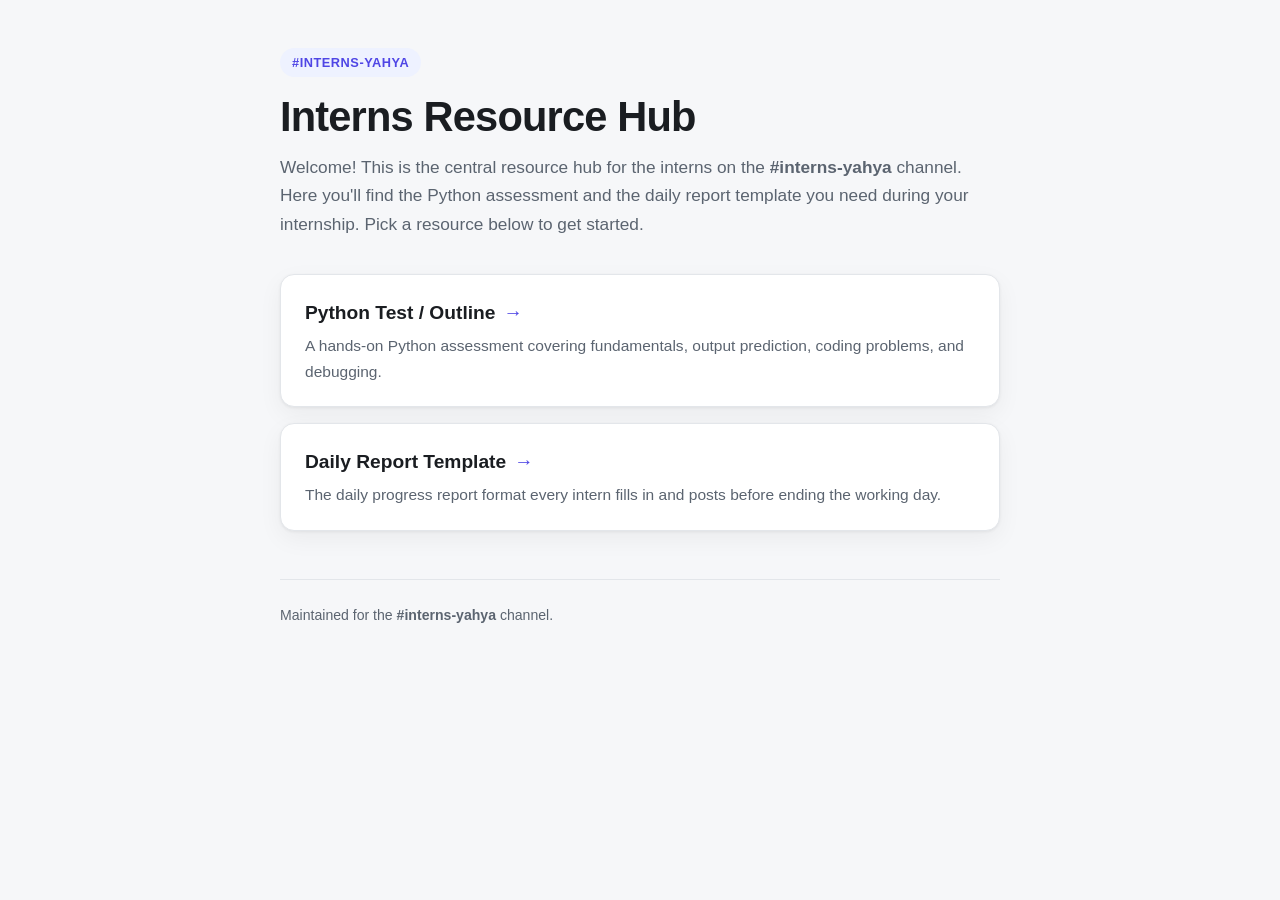
==== index.html @ 8090030d "Add GitHub Pages static site: Python test + daily report template Add a static, extension-less site " ====
<!DOCTYPE html>
<html lang="en">
<head>
  <meta charset="UTF-8">
  <meta name="viewport" content="width=device-width, initial-scale=1.0">
  <title>Interns — #interns-yahya</title>
  <style>
    :root {
      --bg: #f6f7f9;
      --surface: #ffffff;
      --text: #1a1d21;
      --muted: #5b6470;
      --accent: #4f46e5;
      --accent-soft: #eef2ff;
      --border: #e3e6ea;
      --shadow: 0 1px 3px rgba(0,0,0,.06), 0 8px 24px rgba(0,0,0,.05);
    }
    @media (prefers-color-scheme: dark) {
      :root {
        --bg: #0f1115;
        --surface: #171a21;
        --text: #e8eaed;
        --muted: #9aa3af;
        --accent: #818cf8;
        --accent-soft: #1e2130;
        --border: #262a33;
        --shadow: 0 1px 3px rgba(0,0,0,.4), 0 8px 24px rgba(0,0,0,.3);
      }
    }
    * { box-sizing: border-box; }
    html { -webkit-text-size-adjust: 100%; }
    body {
      margin: 0;
      font-family: -apple-system, BlinkMacSystemFont, "Segoe UI", Roboto, Helvetica, Arial, sans-serif, "Apple Color Emoji", "Segoe UI Emoji";
      background: var(--bg);
      color: var(--text);
      line-height: 1.65;
      -webkit-font-smoothing: antialiased;
    }
    .container {
      max-width: 760px;
      margin: 0 auto;
      padding: 48px 20px 64px;
    }
    header.page-header { margin-bottom: 8px; }
    .eyebrow {
      display: inline-block;
      font-size: .8rem;
      font-weight: 600;
      letter-spacing: .04em;
      text-transform: uppercase;
      color: var(--accent);
      background: var(--accent-soft);
      padding: 4px 12px;
      border-radius: 999px;
      margin-bottom: 16px;
    }
    h1 {
      font-size: clamp(1.9rem, 5vw, 2.6rem);
      line-height: 1.15;
      margin: 0 0 12px;
      letter-spacing: -0.02em;
    }
    .intro { color: var(--muted); font-size: 1.08rem; margin: 0 0 36px; }
    .cards { display: grid; gap: 16px; }
    a.card {
      display: block;
      text-decoration: none;
      color: inherit;
      background: var(--surface);
      border: 1px solid var(--border);
      border-radius: 14px;
      padding: 22px 24px;
      box-shadow: var(--shadow);
      transition: transform .15s ease, border-color .15s ease;
    }
    a.card:hover { transform: translateY(-2px); border-color: var(--accent); }
    .card-title {
      font-size: 1.2rem;
      font-weight: 650;
      margin: 0 0 4px;
      display: flex;
      align-items: center;
      gap: 8px;
    }
    .card-title .arrow { color: var(--accent); transition: transform .15s ease; }
    a.card:hover .card-title .arrow { transform: translateX(4px); }
    .card-desc { color: var(--muted); margin: 0; font-size: .97rem; }
    footer {
      margin-top: 48px;
      padding-top: 24px;
      border-top: 1px solid var(--border);
      color: var(--muted);
      font-size: .88rem;
    }
  </style>
</head>
<body>
  <div class="container">
    <header class="page-header">
      <span class="eyebrow">#interns-yahya</span>
      <h1>Interns Resource Hub</h1>
    </header>
    <p class="intro">
      Welcome! This is the central resource hub for the interns on the
      <strong>#interns-yahya</strong> channel. Here you'll find the Python
      assessment and the daily report template you need during your internship.
      Pick a resource below to get started.
    </p>

    <div class="cards">
      <a class="card" href="python-outline/">
        <p class="card-title">Python Test / Outline <span class="arrow">&rarr;</span></p>
        <p class="card-desc">A hands-on Python assessment covering fundamentals, output prediction, coding problems, and debugging.</p>
      </a>
      <a class="card" href="dailyreporttemplate/">
        <p class="card-title">Daily Report Template <span class="arrow">&rarr;</span></p>
        <p class="card-desc">The daily progress report format every intern fills in and posts before ending the working day.</p>
      </a>
    </div>

    <footer>
      Maintained for the <strong>#interns-yahya</strong> channel.
    </footer>
  </div>
</body>
</html>
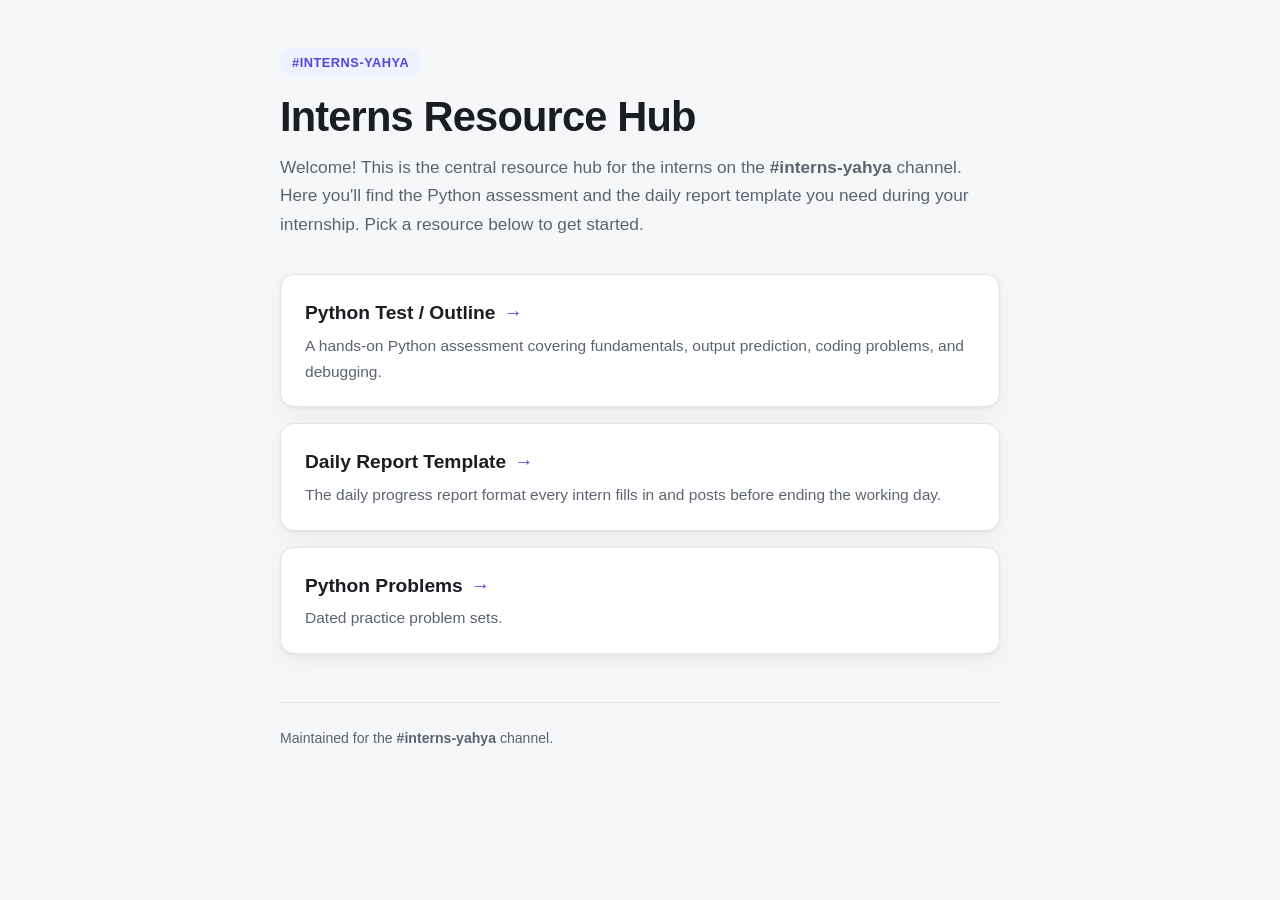
==== commit d40db61d: "Add Python Problems section with 20-10-2026 problem set Add problems/ folder with the dated Python p" ====
--- a/index.html
+++ b/index.html
@@ -117,6 +117,10 @@
         <p class="card-title">Daily Report Template <span class="arrow">&rarr;</span></p>
         <p class="card-desc">The daily progress report format every intern fills in and posts before ending the working day.</p>
       </a>
+      <a class="card" href="problems/">
+        <p class="card-title">Python Problems <span class="arrow">&rarr;</span></p>
+        <p class="card-desc">Dated practice problem sets.</p>
+      </a>
     </div>
 
     <footer>
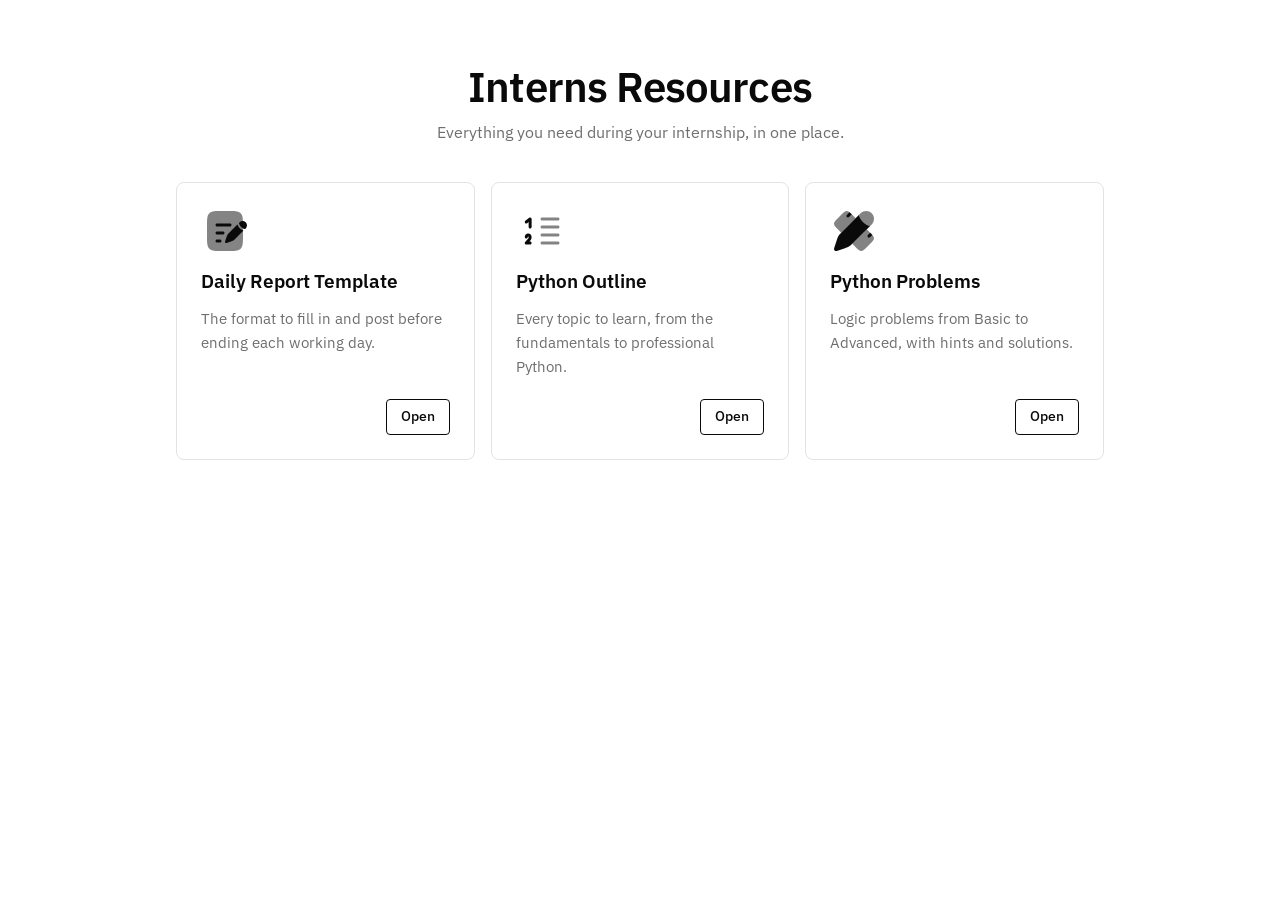
==== commit 636d0ebf: "Deploy intern resource pages from artifacts; fix internal links, scroll restoration; remove Markdown" ====
--- a/index.html
+++ b/index.html
@@ -1,131 +1,140 @@
-<!DOCTYPE html>
-<html lang="en">
-<head>
-  <meta charset="UTF-8">
-  <meta name="viewport" content="width=device-width, initial-scale=1.0">
-  <title>Interns — #interns-yahya</title>
-  <style>
-    :root {
-      --bg: #f6f7f9;
-      --surface: #ffffff;
-      --text: #1a1d21;
-      --muted: #5b6470;
-      --accent: #4f46e5;
-      --accent-soft: #eef2ff;
-      --border: #e3e6ea;
-      --shadow: 0 1px 3px rgba(0,0,0,.06), 0 8px 24px rgba(0,0,0,.05);
-    }
-    @media (prefers-color-scheme: dark) {
-      :root {
-        --bg: #0f1115;
-        --surface: #171a21;
-        --text: #e8eaed;
-        --muted: #9aa3af;
-        --accent: #818cf8;
-        --accent-soft: #1e2130;
-        --border: #262a33;
-        --shadow: 0 1px 3px rgba(0,0,0,.4), 0 8px 24px rgba(0,0,0,.3);
-      }
-    }
-    * { box-sizing: border-box; }
-    html { -webkit-text-size-adjust: 100%; }
-    body {
-      margin: 0;
-      font-family: -apple-system, BlinkMacSystemFont, "Segoe UI", Roboto, Helvetica, Arial, sans-serif, "Apple Color Emoji", "Segoe UI Emoji";
-      background: var(--bg);
-      color: var(--text);
-      line-height: 1.65;
-      -webkit-font-smoothing: antialiased;
-    }
-    .container {
-      max-width: 760px;
-      margin: 0 auto;
-      padding: 48px 20px 64px;
-    }
-    header.page-header { margin-bottom: 8px; }
-    .eyebrow {
-      display: inline-block;
-      font-size: .8rem;
-      font-weight: 600;
-      letter-spacing: .04em;
-      text-transform: uppercase;
-      color: var(--accent);
-      background: var(--accent-soft);
-      padding: 4px 12px;
-      border-radius: 999px;
-      margin-bottom: 16px;
-    }
-    h1 {
-      font-size: clamp(1.9rem, 5vw, 2.6rem);
-      line-height: 1.15;
-      margin: 0 0 12px;
-      letter-spacing: -0.02em;
-    }
-    .intro { color: var(--muted); font-size: 1.08rem; margin: 0 0 36px; }
-    .cards { display: grid; gap: 16px; }
-    a.card {
-      display: block;
-      text-decoration: none;
-      color: inherit;
-      background: var(--surface);
-      border: 1px solid var(--border);
-      border-radius: 14px;
-      padding: 22px 24px;
-      box-shadow: var(--shadow);
-      transition: transform .15s ease, border-color .15s ease;
-    }
-    a.card:hover { transform: translateY(-2px); border-color: var(--accent); }
-    .card-title {
-      font-size: 1.2rem;
-      font-weight: 650;
-      margin: 0 0 4px;
-      display: flex;
-      align-items: center;
-      gap: 8px;
-    }
-    .card-title .arrow { color: var(--accent); transition: transform .15s ease; }
-    a.card:hover .card-title .arrow { transform: translateX(4px); }
-    .card-desc { color: var(--muted); margin: 0; font-size: .97rem; }
-    footer {
-      margin-top: 48px;
-      padding-top: 24px;
-      border-top: 1px solid var(--border);
-      color: var(--muted);
-      font-size: .88rem;
-    }
-  </style>
-</head>
-<body>
-  <div class="container">
-    <header class="page-header">
-      <span class="eyebrow">#interns-yahya</span>
-      <h1>Interns Resource Hub</h1>
-    </header>
-    <p class="intro">
-      Welcome! This is the central resource hub for the interns on the
-      <strong>#interns-yahya</strong> channel. Here you'll find the Python
-      assessment and the daily report template you need during your internship.
-      Pick a resource below to get started.
-    </p>
+<!doctype html><html><head><meta charset=utf8><meta name=viewport content="width=device-width,initial-scale=1,viewport-fit=cover"><style>:root{color-scheme:light;box-sizing:border-box;padding-top:env(safe-area-inset-top,0px);padding-bottom:env(safe-area-inset-bottom,0px)}html{scroll-padding-top:env(safe-area-inset-top,0px)}body{margin:0;padding:0;font:14px -apple-system,BlinkMacSystemFont,sans-serif;background:#fff;color:#000}img{max-width:100%}[hidden]:not([hidden=until-found i]){display:none!important}</style></head><body>
+<title>Interns Resources</title>
+<meta name="claude:viewport-fit-sides" content="cover">
+<link rel="preconnect" href="https://fonts.googleapis.com">
+<link rel="stylesheet" href="https://fonts.googleapis.com/css2?family=IBM+Plex+Sans:wght@400;500;600&family=IBM+Plex+Mono:wght@400;500&display=swap">
+<style>
+/* Layout: same system as Python Problems: monochrome, centred header, two outlined resource cards side by side. */
+:root {
+  --bg: #ffffff;
+  --ink: #0a0a0a;
+  --muted: #6e6e6e;
+  --line: #e3e3e3;
+  --soft: #f5f5f5;
+  --font-body: "IBM Plex Sans", "Segoe UI", system-ui, sans-serif;
+  --font-mono: "IBM Plex Mono", ui-monospace, "SFMono-Regular", Consolas, monospace;
+}
+@media (prefers-color-scheme: dark) {
+  :root:not([data-theme="light"]) {
+    --bg: #0a0a0a; --ink: #f2f2f2; --muted: #8c8c8c; --line: #262626; --soft: #141414;
+    color-scheme: dark;
+  }
+}
+:root[data-theme="dark"] {
+  --bg: #0a0a0a; --ink: #f2f2f2; --muted: #8c8c8c; --line: #262626; --soft: #141414;
+  color-scheme: dark;
+}
 
-    <div class="cards">
-      <a class="card" href="python-outline/">
-        <p class="card-title">Python Test / Outline <span class="arrow">&rarr;</span></p>
-        <p class="card-desc">A hands-on Python assessment covering fundamentals, output prediction, coding problems, and debugging.</p>
-      </a>
-      <a class="card" href="dailyreporttemplate/">
-        <p class="card-title">Daily Report Template <span class="arrow">&rarr;</span></p>
-        <p class="card-desc">The daily progress report format every intern fills in and posts before ending the working day.</p>
-      </a>
-      <a class="card" href="problems/">
-        <p class="card-title">Python Problems <span class="arrow">&rarr;</span></p>
-        <p class="card-desc">Dated practice problem sets.</p>
-      </a>
-    </div>
+* { box-sizing: border-box; }
+body { background: var(--bg); color: var(--ink); font-family: var(--font-body); font-size: 16px; line-height: 1.6; }
+.wrap {
+  max-width: 960px; margin: 0 auto;
+  padding-left: max(16px, env(safe-area-inset-left, 0px));
+  padding-right: max(16px, env(safe-area-inset-right, 0px));
+}
 
-    <footer>
-      Maintained for the <strong>#interns-yahya</strong> channel.
-    </footer>
+/* Header */
+.masthead { padding-block: 64px 36px; display: grid; gap: 10px; justify-items: center; text-align: center; }
+h1 { font-weight: 600; font-size: clamp(30px, 5.5vw, 42px); line-height: 1.1; letter-spacing: -.02em; margin: 0; text-wrap: balance; }
+.lede { margin: 0; color: var(--muted); max-width: 46ch; text-wrap: balance; }
+
+/* Two resource cards */
+.cards {
+  display: grid; grid-template-columns: repeat(3, minmax(0, 1fr)); gap: 16px;
+  padding-bottom: 64px;
+}
+.card {
+  border: 1px solid var(--line); border-radius: 8px; background: var(--bg);
+  padding: 24px; display: flex; flex-direction: column; gap: 14px; min-width: 0;
+  transition: border-color .15s ease;
+}
+.card:hover, .card:focus-within { border-color: var(--ink); }
+.icon { width: 48px; height: 48px; color: var(--ink); display: block; flex: none; }
+.card h2 { margin: 0; font-size: 19px; font-weight: 600; line-height: 1.3; }
+.card p { margin: 0; color: var(--muted); font-size: 15px; }
+.actions { margin-top: auto; padding-top: 6px; display: flex; justify-content: flex-end; gap: 8px; }
+.btn {
+  font: inherit; font-size: 13.5px; font-weight: 500; border-radius: 4px; padding: 6px 14px;
+  border: 1px solid var(--ink); background: transparent; color: var(--ink); text-decoration: none;
+  display: inline-flex; align-items: center; gap: 6px;
+}
+.btn:hover { background: var(--ink); color: var(--bg); }
+.btn:focus-visible { outline: 2px solid var(--ink); outline-offset: 2px; }
+.btn.secondary { border-color: var(--line); }
+.btn.secondary:hover { border-color: var(--ink); }
+.btn.disabled { border-color: var(--line); color: var(--muted); pointer-events: none; }
+
+@media (max-width: 760px) {
+  .cards { grid-template-columns: 1fr; max-width: 520px; margin-inline: auto; }
+}
+@media (max-width: 600px) {
+  .masthead { padding-block: 44px 28px; }
+  .card { padding: 20px; }
+}
+@media (prefers-reduced-motion: reduce) { * { transition: none !important; } }
+</style>
+
+<header class="wrap masthead">
+  <h1>Interns Resources</h1>
+  <p class="lede">Everything you need during your internship, in one place.</p>
+</header>
+
+<main class="wrap">
+  <div class="cards">
+
+    <article class="card">
+      <svg class="icon" xmlns="http://www.w3.org/2000/svg" viewBox="0 0 24 24" fill="none" aria-hidden="true">
+        <path d="M3 10C3 6.22876 3 4.34315 4.17157 3.17157C5.34315 2 7.22876 2 11 2H13C16.7712 2 18.6569 2 19.8284 3.17157C21 4.34315 21 6.22876 21 10V14C21 17.7712 21 19.6569 19.8284 20.8284C18.6569 22 16.7712 22 13 22H11C7.22876 22 5.34315 22 4.17157 20.8284C3 19.6569 3 17.7712 3 14V10Z" fill="currentColor" opacity="0.5"/>
+        <path d="M18.0684 8.87225C18.164 8.77664 18.3296 8.82067 18.374 8.94842C18.5361 9.41554 18.8398 10.0236 19.4082 10.592C19.9766 11.1604 20.5846 11.4641 21.0518 11.6262C21.1795 11.6705 21.2235 11.8362 21.1279 11.9318L17.1699 15.8888C16.8525 16.2062 16.6935 16.3647 16.5186 16.5012C16.3121 16.6622 16.0889 16.8006 15.8525 16.9133C15.6523 17.0087 15.4394 17.08 15.0137 17.2219L12.7676 17.9699C12.558 18.0398 12.3271 17.9855 12.1709 17.8293C12.0147 17.6731 11.9604 17.4422 12.0303 17.2326L12.7783 14.9865C12.9202 14.5608 12.9915 14.3479 13.0869 14.1476C13.1995 13.9113 13.338 13.6881 13.499 13.4816C13.6355 13.3066 13.7939 13.1476 14.1113 12.8303L18.0684 8.87225Z" fill="currentColor"/>
+        <path d="M9.5 16.2502C9.91421 16.2502 10.25 16.586 10.25 17.0002C10.25 17.4144 9.91421 17.7502 9.5 17.7502H8C7.58579 17.7502 7.25 17.4144 7.25 17.0002C7.25 16.586 7.58579 16.2502 8 16.2502H9.5Z" fill="currentColor"/>
+        <path d="M11 12.2502C11.4142 12.2502 11.75 12.586 11.75 13.0002C11.75 13.4144 11.4142 13.7502 11 13.7502H8C7.58579 13.7502 7.25 13.4144 7.25 13.0002C7.25 12.586 7.58579 12.2502 8 12.2502H11Z" fill="currentColor"/>
+        <path d="M19.3076 7.63397C20.1523 6.78933 21.5216 6.78933 22.3662 7.63397C23.2108 8.4786 23.2108 9.84792 22.3662 10.6926L22.2393 10.8195C22.1165 10.9422 21.9452 10.9976 21.7744 10.967C21.6669 10.9477 21.5097 10.9119 21.3223 10.8469C20.9472 10.7167 20.454 10.4718 19.9912 10.009C19.5284 9.54613 19.2834 9.05297 19.1533 8.67791C19.0883 8.49046 19.0525 8.33323 19.0332 8.22576C19.0026 8.05494 19.0579 7.88364 19.1807 7.76092L19.3076 7.63397Z" fill="currentColor"/>
+        <path d="M14.5 8.25018C14.9142 8.25018 15.25 8.58596 15.25 9.00018C15.25 9.41439 14.9142 9.75018 14.5 9.75018H8C7.58579 9.75018 7.25 9.41439 7.25 9.00018C7.25 8.58596 7.58579 8.25018 8 8.25018H14.5Z" fill="currentColor"/>
+      </svg>
+      <h2>Daily Report Template</h2>
+      <p>The format to fill in and post before ending each working day.</p>
+      <div class="actions">
+        <a class="btn" href="dailyreporttemplate/">Open</a>
+      </div>
+    </article>
+
+    <article class="card">
+      <svg class="icon" xmlns="http://www.w3.org/2000/svg" viewBox="0 0 24 24" fill="none" aria-hidden="true">
+        <g opacity="0.5">
+          <path d="M21 17.25C21.4142 17.25 21.75 17.5858 21.75 18C21.75 18.4142 21.4142 18.75 21 18.75H13C12.5858 18.75 12.25 18.4142 12.25 18C12.25 17.5858 12.5858 17.25 13 17.25H21Z" fill="currentColor"/>
+          <path d="M21 13.25C21.4142 13.25 21.75 13.5858 21.75 14C21.75 14.4142 21.4142 14.75 21 14.75H13C12.5858 14.75 12.25 14.4142 12.25 14C12.25 13.5858 12.5858 13.25 13 13.25H21Z" fill="currentColor"/>
+          <path d="M21 9.25C21.4142 9.25 21.75 9.58579 21.75 10C21.75 10.4142 21.4142 10.75 21 10.75H13C12.5858 10.75 12.25 10.4142 12.25 10C12.25 9.58579 12.5858 9.25 13 9.25H21Z" fill="currentColor"/>
+          <path d="M21 5.25C21.4142 5.25 21.75 5.58579 21.75 6C21.75 6.41421 21.4142 6.75 21 6.75H13C12.5858 6.75 12.25 6.41421 12.25 6C12.25 5.58579 12.5858 5.25 13 5.25H21Z" fill="currentColor"/>
+        </g>
+        <path d="M6.09873 13.25C7.10731 13.2502 7.81149 14.1235 7.81162 15.0547C7.81162 15.4509 7.73731 15.7784 7.58701 16.0928C7.45233 16.3745 7.25959 16.6345 7.08799 16.8721C7.07578 16.889 7.06249 16.9051 7.04893 16.9209L6.7667 17.25H7.06162C7.47581 17.25 7.81158 17.5858 7.81162 18C7.81162 18.4142 7.47584 18.75 7.06162 18.75H5.13486C4.84201 18.75 4.57558 18.5796 4.45322 18.3135C4.33097 18.0474 4.3749 17.734 4.56553 17.5117L5.88975 15.9678C6.07768 15.7074 6.17202 15.574 6.2335 15.4453C6.28127 15.3453 6.31162 15.241 6.31162 15.0547C6.31156 14.9492 6.27275 14.866 6.22568 14.8145C6.17988 14.7645 6.13432 14.7501 6.09873 14.75C6.06304 14.7501 6.01677 14.7642 5.9708 14.8145C5.92375 14.866 5.88493 14.9492 5.88486 15.0547C5.88486 15.4689 5.54908 15.8047 5.13486 15.8047C4.72071 15.8046 4.38486 15.4689 4.38486 15.0547C4.385 14.1234 5.09005 13.2501 6.09873 13.25Z" fill="currentColor"/>
+        <path d="M6.59873 5.41018C6.82435 5.23299 7.13167 5.20001 7.38975 5.32522C7.64791 5.45074 7.81257 5.71297 7.8126 6.00003V10C7.8126 10.4141 7.47661 10.7498 7.0626 10.75C6.64845 10.75 6.3126 10.4142 6.3126 10V7.54202L5.59775 8.10354C5.272 8.35911 4.80078 8.30225 4.54502 7.97659C4.28945 7.65086 4.34635 7.17963 4.67197 6.92386L6.59873 5.41018Z" fill="currentColor"/>
+      </svg>
+      <h2>Python Outline</h2>
+      <p>Every topic to learn, from the fundamentals to professional Python.</p>
+      <div class="actions">
+        <a class="btn" href="python-outline/">Open</a>
+      </div>
+    </article>
+
+    <article class="card">
+      <svg class="icon" xmlns="http://www.w3.org/2000/svg" viewBox="0 0 24 24" fill="none" aria-hidden="true">
+        <g opacity="0.5">
+          <path d="M19.9551 12.7237C21.3183 14.0869 22 14.7691 22 15.6162C21.9997 16.4632 21.3184 17.1455 19.9551 18.5088L18.5088 19.9551C17.1455 21.3184 16.4632 21.9998 15.6162 22C14.7691 22 14.0869 21.3184 12.7236 19.9551L11.1641 18.3955C11.2372 18.3226 11.3159 18.2447 11.4004 18.1602L18.3955 11.1641L19.9551 12.7237Z" fill="currentColor"/>
+          <path d="M8.38379 2.00002C9.23091 2.00002 9.9131 2.68168 11.2764 4.04494L12.835 5.60354L5.83887 12.5987C5.75439 12.6831 5.67641 12.7619 5.60352 12.835L4.04492 11.2764C2.68165 9.91312 2 9.23094 2 8.38381C2.00025 7.53681 2.6816 6.85456 4.04492 5.49123L5.49121 4.04494C6.85454 2.68162 7.53679 2.00028 8.38379 2.00002Z" fill="currentColor"/>
+          <path d="M15.2871 3.15139C16.8227 1.61581 19.3129 1.61594 20.8486 3.15139C22.3843 4.68708 22.3843 7.17721 20.8486 8.71291L19.9619 9.60061C19.9254 9.58852 19.8881 9.57552 19.8506 9.56252C18.9135 9.2374 17.6852 8.62371 16.5312 7.46975C15.3773 6.31578 14.7636 5.08754 14.4385 4.15041C14.4254 4.11282 14.4125 4.07569 14.4004 4.03909L15.2871 3.15139Z" fill="currentColor"/>
+        </g>
+        <path d="M14.4383 4.1499C14.7634 5.08701 15.3771 6.31532 16.531 7.46924C17.685 8.62316 18.9133 9.23689 19.8504 9.56201C19.8875 9.57489 19.9245 9.58714 19.9607 9.59912L11.4002 18.1597C10.823 18.7368 10.5338 19.0258 10.2156 19.2739C9.84035 19.5666 9.43424 19.8172 9.00466 20.022C8.6404 20.1956 8.2535 20.3254 7.47927 20.5835L3.39528 21.9438C3.01428 22.0708 2.5943 21.972 2.31032 21.688C2.02636 21.404 1.92753 20.984 2.05446 20.603L3.41579 16.519C3.6738 15.745 3.80276 15.3579 3.97634 14.9937C4.18107 14.5641 4.43174 14.158 4.72438 13.7827C4.97255 13.4645 5.26155 13.1752 5.83864 12.5981L14.4002 4.03857C14.4123 4.07514 14.4252 4.11235 14.4383 4.1499Z" fill="currentColor"/>
+        <path d="M20.1082 12.8774C20.5239 13.2935 20.8715 13.644 21.1502 13.9565L19.9998 15.1069C19.7069 15.3997 19.2321 15.3997 18.9392 15.1069C18.6464 14.8141 18.6464 14.3393 18.9392 14.0464L20.1082 12.8774Z" fill="currentColor"/>
+        <path d="M9.7654 2.61279C10.0842 2.87146 10.4393 3.21184 10.865 3.63428L9.49977 4.99951C9.20688 5.2924 8.73212 5.2924 8.43923 4.99951C8.14651 4.7066 8.14639 4.2318 8.43923 3.93896L9.7654 2.61279Z" fill="currentColor"/>
+      </svg>
+      <h2>Python Problems</h2>
+      <p>Logic problems from Basic to Advanced, with hints and solutions.</p>
+      <div class="actions">
+        <a class="btn" href="problems/">Open</a>
+      </div>
+    </article>
+
   </div>
-</body>
-</html>
+</main>
+
+</body></html>
